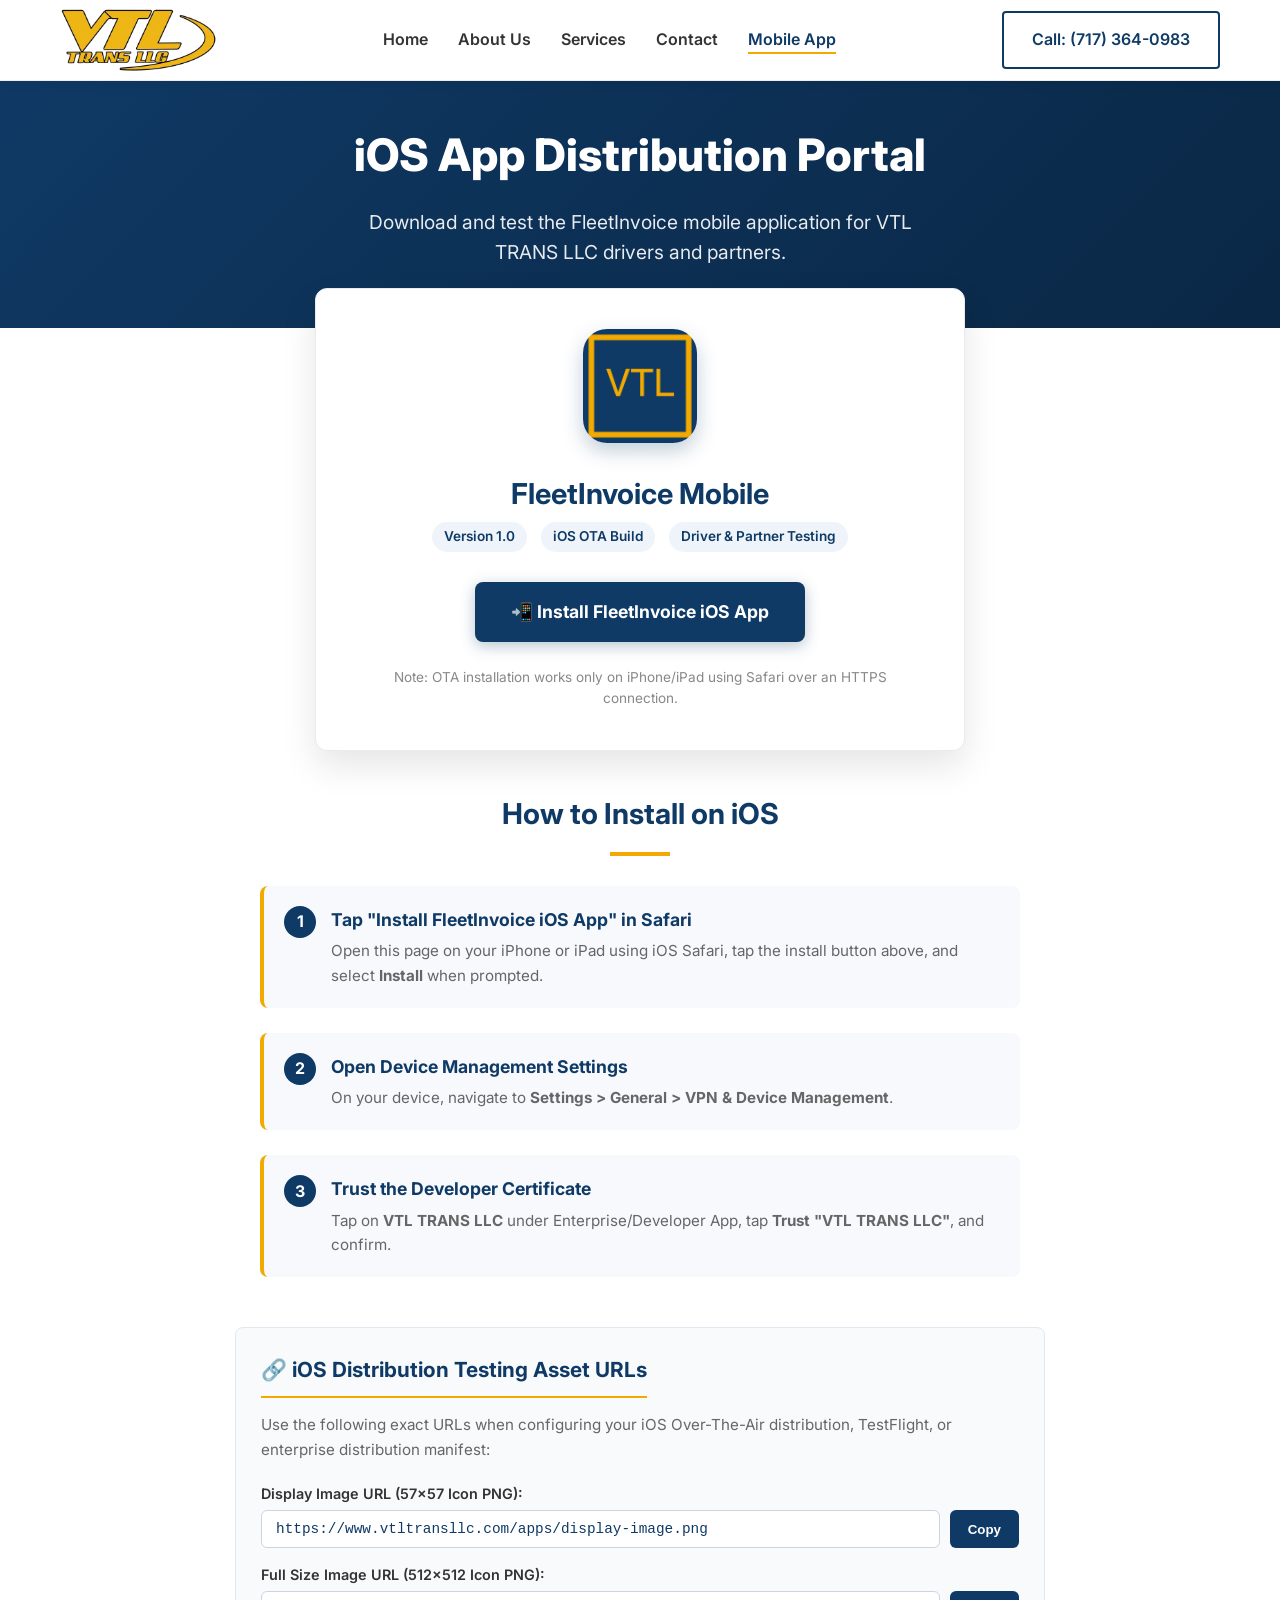
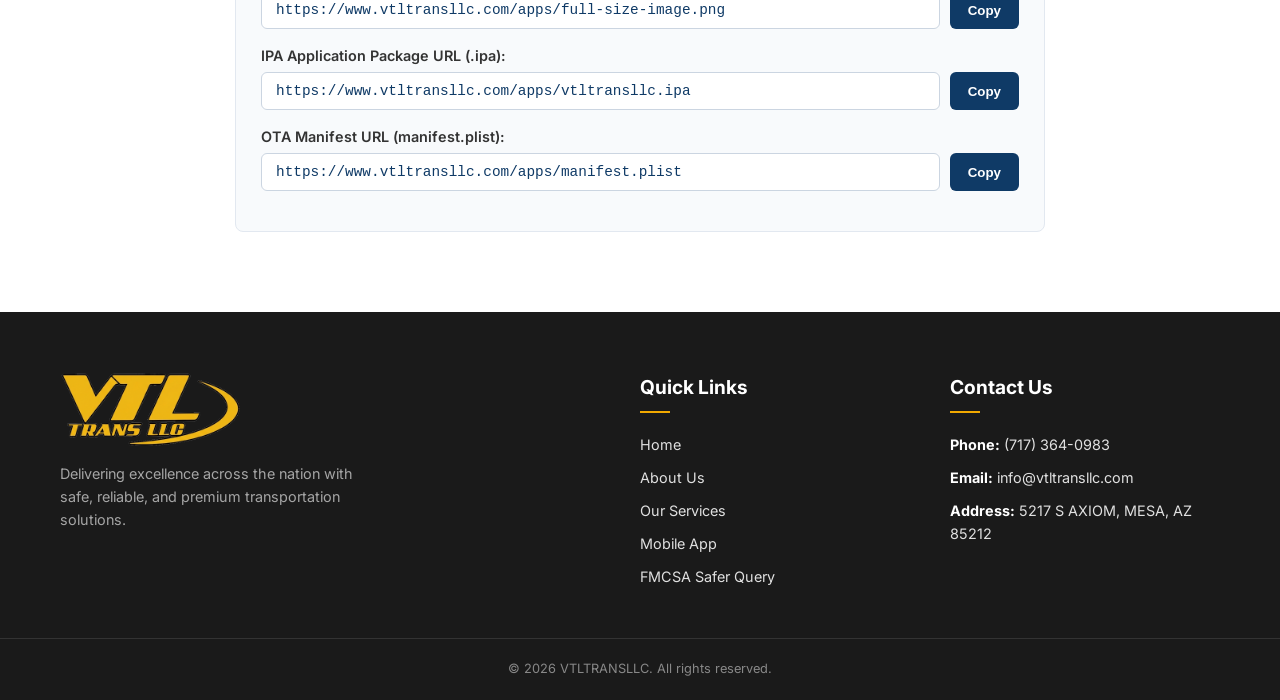
==== apps/index.html @ 7248b226 "Add index.html download portal page to /apps/ folder" ====
<!DOCTYPE html>
<html lang="en">
<head>
    <meta charset="UTF-8">
    <meta name="viewport" content="width=device-width, initial-scale=1.0">
    <title>FleetInvoice iOS App - VTL TRANS LLC</title>
    <meta name="description" content="Download and test the FleetInvoice iOS mobile application for VTL TRANS LLC drivers and partners.">
    <!-- Google Fonts -->
    <link rel="preconnect" href="https://fonts.googleapis.com">
    <link rel="preconnect" href="https://fonts.gstatic.com" crossorigin>
    <link href="https://fonts.googleapis.com/css2?family=Inter:wght@300;400;500;600;700;800&display=swap" rel="stylesheet">
    <link rel="stylesheet" href="../style.css">
    <style>
        .apps-hero {
            padding: 120px 0 60px;
            background: linear-gradient(135deg, var(--primary-color) 0%, #0a2745 100%);
            color: var(--white);
            text-align: center;
        }
        .apps-hero h1 {
            font-size: 2.8rem;
            font-weight: 800;
            margin-bottom: 15px;
        }
        .apps-hero p {
            font-size: 1.2rem;
            opacity: 0.9;
            max-width: 600px;
            margin: 0 auto;
        }
        .app-card {
            background: var(--white);
            max-width: 650px;
            margin: -40px auto 40px;
            border-radius: 12px;
            box-shadow: 0 15px 35px rgba(0,0,0,0.1);
            padding: 40px;
            text-align: center;
            border: 1px solid #eaeaea;
        }
        .app-icon-display {
            width: 114px;
            height: 114px;
            border-radius: 24px;
            box-shadow: 0 8px 20px rgba(15, 58, 102, 0.25);
            margin-bottom: 20px;
        }
        .app-title {
            font-size: 1.8rem;
            font-weight: 700;
            color: var(--primary-color);
            margin-bottom: 5px;
        }
        .app-meta {
            color: var(--text-light);
            font-size: 0.95rem;
            margin-bottom: 30px;
        }
        .app-meta span {
            display: inline-block;
            background: #eef4f9;
            color: var(--primary-color);
            padding: 4px 12px;
            border-radius: 20px;
            font-weight: 600;
            font-size: 0.85rem;
            margin: 0 5px;
        }
        .install-btn {
            display: inline-block;
            background-color: var(--primary-color);
            color: var(--white);
            padding: 16px 36px;
            font-size: 1.1rem;
            font-weight: 700;
            border-radius: 8px;
            text-decoration: none;
            transition: all 0.3s ease;
            box-shadow: 0 4px 15px rgba(15, 58, 102, 0.3);
            margin-bottom: 15px;
        }
        .install-btn:hover {
            background-color: #0a2745;
            transform: translateY(-2px);
            box-shadow: 0 6px 20px rgba(15, 58, 102, 0.4);
            color: var(--white);
        }
        .guide-section {
            max-width: 800px;
            margin: 40px auto;
            padding: 0 20px;
        }
        .guide-step {
            display: flex;
            align-items: flex-start;
            margin-bottom: 25px;
            background: var(--bg-light);
            padding: 20px;
            border-radius: 8px;
            border-left: 4px solid var(--secondary-color);
        }
        .step-number {
            background: var(--primary-color);
            color: var(--white);
            width: 32px;
            height: 32px;
            border-radius: 50%;
            display: flex;
            align-items: center;
            justify-content: center;
            font-weight: 700;
            margin-right: 15px;
            flex-shrink: 0;
        }
        .step-text h4 {
            font-size: 1.1rem;
            color: var(--primary-color);
            margin-bottom: 5px;
        }
        .step-text p {
            color: var(--text-light);
            font-size: 0.95rem;
            margin: 0;
        }
        .asset-table-container {
            max-width: 850px;
            margin: 50px auto 80px;
            padding: 0 20px;
        }
        .asset-box {
            background: #f8fafc;
            border: 1px solid #e2e8f0;
            border-radius: 8px;
            padding: 25px;
        }
        .asset-box h3 {
            color: var(--primary-color);
            margin-bottom: 15px;
            font-size: 1.3rem;
            border-bottom: 2px solid var(--secondary-color);
            padding-bottom: 10px;
            display: inline-block;
        }
        .url-item {
            margin-bottom: 15px;
        }
        .url-item label {
            display: block;
            font-weight: 600;
            color: var(--text-main);
            margin-bottom: 5px;
            font-size: 0.9rem;
        }
        .url-input-group {
            display: flex;
            gap: 10px;
        }
        .url-input-group input {
            flex: 1;
            padding: 10px 14px;
            border: 1px solid #cbd5e1;
            border-radius: 6px;
            font-family: monospace;
            font-size: 0.9rem;
            background: var(--white);
            color: var(--primary-color);
        }
        .copy-btn {
            background: var(--primary-color);
            color: var(--white);
            border: none;
            padding: 10px 18px;
            border-radius: 6px;
            font-weight: 600;
            cursor: pointer;
            transition: all 0.2s;
        }
        .copy-btn:hover {
            background: var(--secondary-color);
            color: var(--primary-color);
        }
    </style>
</head>
<body>
    <!-- Header / Navigation -->
    <header class="header scrolled" id="header">
        <div class="container header-container">
            <a href="../" class="logo"><img src="../logo.png" alt="VTL TRANS LLC" class="header-logo"></a>
            
            <nav class="nav" id="nav-menu">
                <ul class="nav-list">
                    <li class="nav-item"><a href="../" class="nav-link">Home</a></li>
                    <li class="nav-item"><a href="../#about" class="nav-link">About Us</a></li>
                    <li class="nav-item"><a href="../#services" class="nav-link">Services</a></li>
                    <li class="nav-item"><a href="../#contact" class="nav-link">Contact</a></li>
                    <li class="nav-item"><a href="#" class="nav-link active">Mobile App</a></li>
                </ul>
            </nav>
            
            <div class="header-actions">
                <a href="tel:7173640983" class="btn btn-outline">Call: (717) 364-0983</a>
            </div>
        </div>
    </header>

    <!-- Hero Section -->
    <section class="apps-hero">
        <div class="container">
            <h1>iOS App Distribution Portal</h1>
            <p>Download and test the FleetInvoice mobile application for VTL TRANS LLC drivers and partners.</p>
        </div>
    </section>

    <!-- App Download Card -->
    <div class="container">
        <div class="app-card">
            <img src="full-size-image.png" alt="VTL TRANS LLC iOS Icon" class="app-icon-display">
            <h2 class="app-title">FleetInvoice Mobile</h2>
            <div class="app-meta">
                <span>Version 1.0</span>
                <span>iOS OTA Build</span>
                <span>Driver & Partner Testing</span>
            </div>
            
            <div>
                <!-- Over-The-Air Installation Link -->
                <a href="itms-services://?action=download-manifest&url=https://www.vtltransllc.com/apps/manifest.plist" class="install-btn">
                    📲 Install FleetInvoice iOS App
                </a>
            </div>
            <p style="font-size: 0.85rem; color: #888; margin-top: 10px;">
                Note: OTA installation works only on iPhone/iPad using Safari over an HTTPS connection.
            </p>
        </div>
    </div>

    <!-- Installation & Trust Guide -->
    <div class="guide-section">
        <h2 class="section-title text-center" style="font-size: 1.8rem;">How to Install on iOS</h2>
        <div class="divider center"></div>
        
        <div class="guide-step">
            <div class="step-number">1</div>
            <div class="step-text">
                <h4>Tap "Install FleetInvoice iOS App" in Safari</h4>
                <p>Open this page on your iPhone or iPad using iOS Safari, tap the install button above, and select <strong>Install</strong> when prompted.</p>
            </div>
        </div>
        
        <div class="guide-step">
            <div class="step-number">2</div>
            <div class="step-text">
                <h4>Open Device Management Settings</h4>
                <p>On your device, navigate to <strong>Settings &gt; General &gt; VPN &amp; Device Management</strong>.</p>
            </div>
        </div>
        
        <div class="guide-step">
            <div class="step-number">3</div>
            <div class="step-text">
                <h4>Trust the Developer Certificate</h4>
                <p>Tap on <strong>VTL TRANS LLC</strong> under Enterprise/Developer App, tap <strong>Trust "VTL TRANS LLC"</strong>, and confirm.</p>
            </div>
        </div>
    </div>

    <!-- iOS Distribution URLs Reference Box -->
    <div class="asset-table-container">
        <div class="asset-box">
            <h3>🔗 iOS Distribution Testing Asset URLs</h3>
            <p style="font-size: 0.95rem; color: var(--text-light); margin-bottom: 20px;">
                Use the following exact URLs when configuring your iOS Over-The-Air distribution, TestFlight, or enterprise distribution manifest:
            </p>
            
            <!-- 1. Display Image URL -->
            <div class="url-item">
                <label>Display Image URL (57x57 Icon PNG):</label>
                <div class="url-input-group">
                    <input type="text" readonly value="https://www.vtltransllc.com/apps/display-image.png" id="url-display">
                    <button class="copy-btn" onclick="copyUrl('url-display', this)">Copy</button>
                </div>
            </div>
            
            <!-- 2. Full Size Image URL -->
            <div class="url-item">
                <label>Full Size Image URL (512x512 Icon PNG):</label>
                <div class="url-input-group">
                    <input type="text" readonly value="https://www.vtltransllc.com/apps/full-size-image.png" id="url-full">
                    <button class="copy-btn" onclick="copyUrl('url-full', this)">Copy</button>
                </div>
            </div>
            
            <!-- 3. IPA Software Package URL -->
            <div class="url-item">
                <label>IPA Application Package URL (.ipa):</label>
                <div class="url-input-group">
                    <input type="text" readonly value="https://www.vtltransllc.com/apps/vtltransllc.ipa" id="url-ipa">
                    <button class="copy-btn" onclick="copyUrl('url-ipa', this)">Copy</button>
                </div>
            </div>

            <!-- 4. Manifest PLIST URL -->
            <div class="url-item">
                <label>OTA Manifest URL (manifest.plist):</label>
                <div class="url-input-group">
                    <input type="text" readonly value="https://www.vtltransllc.com/apps/manifest.plist" id="url-plist">
                    <button class="copy-btn" onclick="copyUrl('url-plist', this)">Copy</button>
                </div>
            </div>
        </div>
    </div>

    <!-- Footer -->
    <footer id="contact" class="footer">
        <div class="container footer-grid">
            <div class="footer-col brand-col">
                <a href="../" class="logo footer-logo-link"><img src="../logo.png" alt="VTL TRANS LLC" class="footer-logo"></a>
                <p class="footer-desc">Delivering excellence across the nation with safe, reliable, and premium transportation solutions.</p>
            </div>
            <div class="footer-col">
                <h4>Quick Links</h4>
                <ul class="footer-links">
                    <li><a href="../">Home</a></li>
                    <li><a href="../#about">About Us</a></li>
                    <li><a href="../#services">Our Services</a></li>
                    <li><a href="#">Mobile App</a></li>
                    <li><a href="https://safer.fmcsa.dot.gov/query.asp" target="_blank">FMCSA Safer Query</a></li>
                </ul>
            </div>
            <div class="footer-col">
                <h4>Contact Us</h4>
                <ul class="footer-contact">
                    <li><strong>Phone:</strong> <a href="tel:7173640983">(717) 364-0983</a></li>
                    <li><strong>Email:</strong> <a href="mailto:info@vtltransllc.com">info@vtltransllc.com</a></li>
                    <li><strong>Address:</strong> 5217 S AXIOM, MESA, AZ 85212</li>
                </ul>
            </div>
        </div>
        <div class="footer-bottom">
            <div class="container">
                <p>&copy; 2026 VTLTRANSLLC. All rights reserved.</p>
            </div>
        </div>
    </footer>

    <script>
        function copyUrl(inputId, btn) {
            const input = document.getElementById(inputId);
            input.select();
            input.setSelectionRange(0, 99999); // For mobile devices
            navigator.clipboard.writeText(input.value);
            const originalText = btn.textContent;
            btn.textContent = 'Copied!';
            btn.style.background = '#22c55e';
            setTimeout(() => {
                btn.textContent = originalText;
                btn.style.background = '';
            }, 2000);
        }
    </script>
</body>
</html>
---- style.css ----
/* =========================================
   CSS Reset & Base Styles
   ========================================= */
:root {
    --primary-color: #0F3A66; /* Deep Blue */
    --primary-hover: #0a2745;
    --secondary-color: #F2A900; /* Amber/Gold Accent */
    --secondary-hover: #d99700;
    --text-main: #333333;
    --text-light: #666666;
    --bg-light: #F7F9FC;
    --white: #FFFFFF;
    --font-family: 'Inter', sans-serif;
    --transition-fast: 0.2s ease;
    --transition-normal: 0.3s ease;
}

* {
    margin: 0;
    padding: 0;
    box-sizing: border-box;
}

html {
    scroll-behavior: smooth;
}

body {
    font-family: var(--font-family);
    color: var(--text-main);
    line-height: 1.6;
    background-color: var(--white);
    overflow-x: hidden;
}

a {
    text-decoration: none;
    color: inherit;
    transition: color var(--transition-fast);
}

ul {
    list-style: none;
}

.container {
    width: 100%;
    max-width: 1200px;
    margin: 0 auto;
    padding: 0 20px;
}

.section {
    padding: 80px 0;
}

.bg-light {
    background-color: var(--bg-light);
}

.text-center {
    text-align: center;
}

.section-title {
    font-size: 2.5rem;
    font-weight: 700;
    color: var(--primary-color);
    margin-bottom: 15px;
}

.divider {
    height: 4px;
    width: 60px;
    background-color: var(--secondary-color);
    margin-bottom: 30px;
}

.divider.center {
    margin: 0 auto 30px;
}

/* =========================================
   Buttons
   ========================================= */
.btn {
    display: inline-block;
    padding: 14px 28px;
    font-size: 1rem;
    font-weight: 600;
    border-radius: 4px;
    cursor: pointer;
    text-align: center;
    transition: all var(--transition-normal);
    border: 2px solid transparent;
}

.btn-sm {
    padding: 10px 20px;
    font-size: 0.9rem;
}

.btn-primary {
    background-color: var(--primary-color);
    color: var(--white);
}

.btn-primary:hover {
    background-color: var(--primary-hover);
    transform: translateY(-2px);
    box-shadow: 0 4px 12px rgba(15, 58, 102, 0.2);
}

.btn-secondary {
    background-color: var(--secondary-color);
    color: var(--primary-color);
}

.btn-secondary:hover {
    background-color: var(--secondary-hover);
    transform: translateY(-2px);
    box-shadow: 0 4px 12px rgba(242, 169, 0, 0.3);
}

.btn-outline {
    background-color: transparent;
    border-color: var(--primary-color);
    color: var(--primary-color);
}

.btn-outline:hover {
    background-color: var(--primary-color);
    color: var(--white);
}

/* =========================================
   Header & Navigation
   ========================================= */
.header {
    position: fixed;
    top: 0;
    left: 0;
    width: 100%;
    background-color: rgba(255, 255, 255, 0.95);
    backdrop-filter: blur(10px);
    z-index: 1000;
    border-bottom: 1px solid #eee;
    transition: background-color var(--transition-normal), box-shadow var(--transition-normal);
}

.header.scrolled {
    box-shadow: 0 2px 10px rgba(0, 0, 0, 0.05);
    background-color: rgba(255, 255, 255, 1);
}

.header-container {
    display: flex;
    align-items: center;
    justify-content: space-between;
    height: 80px;
}

.logo {
    display: flex;
    align-items: center;
}

.header-logo {
    max-height: 65px;
    width: auto;
}

.footer-logo {
    max-height: 75px;
    width: auto;
    margin-bottom: 15px;
}

.nav-list {
    display: flex;
    gap: 30px;
    align-items: center;
}

.nav-link {
    font-weight: 600;
    color: var(--text-main);
    padding: 10px 0;
    position: relative;
}

.nav-link:hover, .nav-link.active {
    color: var(--primary-color);
}

.nav-link::after {
    content: '';
    position: absolute;
    bottom: 5px;
    left: 0;
    width: 0%;
    height: 2px;
    background-color: var(--secondary-color);
    transition: width var(--transition-normal);
}

.nav-link:hover::after, .nav-link.active::after {
    width: 100%;
}

/* Dropdown */
.dropdown {
    position: relative;
}

.dropdown-menu {
    position: absolute;
    top: 100%;
    left: 0;
    background-color: var(--white);
    min-width: 220px;
    box-shadow: 0 4px 15px rgba(0,0,0,0.1);
    border-radius: 4px;
    opacity: 0;
    visibility: hidden;
    transform: translateY(10px);
    transition: all var(--transition-normal);
    z-index: 100;
    padding: 10px 0;
}

.dropdown:hover .dropdown-menu {
    opacity: 1;
    visibility: visible;
    transform: translateY(0);
}

.dropdown-menu li a {
    display: block;
    padding: 10px 20px;
    font-weight: 500;
    color: var(--text-main);
    transition: background-color var(--transition-fast);
}

.dropdown-menu li a:hover {
    background-color: var(--bg-light);
    color: var(--primary-color);
}

.header-actions {
    display: flex;
    align-items: center;
    gap: 20px;
}

.menu-toggle {
    display: none;
    flex-direction: column;
    gap: 5px;
    background: none;
    border: none;
    cursor: pointer;
}

.menu-toggle span {
    display: block;
    width: 25px;
    height: 3px;
    background-color: var(--primary-color);
    transition: all var(--transition-fast);
}

/* =========================================
   Hero Section
   ========================================= */
.hero {
    position: relative;
    height: 100vh;
    min-height: 600px;
    display: flex;
    align-items: center;
    padding-top: 80px; /* Offset for header */
}

.hero-bg {
    position: absolute;
    top: 0;
    left: 0;
    width: 100%;
    height: 100%;
    /* Gradient overlay + truck background */
    background: linear-gradient(135deg, rgba(15, 58, 102, 0.75) 0%, rgba(15, 58, 102, 0.35) 100%), 
                url('assets/hero-bg.png') no-repeat center center/cover;
    z-index: -1;
}

.hero-content {
    max-width: 800px;
    color: var(--white);
    animation: fadeIn 1s ease forwards;
}

@keyframes fadeIn {
    from { opacity: 0; transform: translateY(20px); }
    to { opacity: 1; transform: translateY(0); }
}

.hero-title {
    font-size: 4rem;
    font-weight: 800;
    line-height: 1.1;
    margin-bottom: 20px;
}

.hero-subtitle {
    font-size: 1.2rem;
    font-weight: 300;
    margin-bottom: 40px;
    opacity: 0.9;
}

.hero-buttons {
    display: flex;
    gap: 15px;
}

/* =========================================
   About Section
   ========================================= */
.about-container {
    display: flex;
    flex-direction: column;
    align-items: center;
    text-align: center;
    max-width: 800px;
}

.about-text p {
    font-size: 1.1rem;
    color: var(--text-light);
}

/* =========================================
   Services Section
   ========================================= */
/* =========================================
   Service Showcase Styling
   ========================================= */
.service-showcase {
    display: flex;
    align-items: center;
    gap: 60px;
    margin-top: 50px;
}

.service-showcase.reverse {
    flex-direction: row-reverse;
}

.showcase-image {
    flex: 1;
    min-width: 300px;
}

.showcase-image img {
    width: 100%;
    height: auto;
    object-fit: cover;
    border-radius: 12px;
    box-shadow: 0 15px 35px rgba(0, 0, 0, 0.08);
    transition: transform var(--transition-normal);
}

.showcase-image img:hover {
    transform: scale(1.02);
}

.showcase-content {
    flex: 1.2;
    display: flex;
    flex-direction: column;
    align-items: flex-start;
}

.showcase-badge {
    background-color: rgba(242, 169, 0, 0.1);
    color: var(--secondary-color);
    padding: 6px 16px;
    font-size: 0.85rem;
    font-weight: 700;
    border-radius: 30px;
    text-transform: uppercase;
    letter-spacing: 1px;
    margin-bottom: 20px;
    display: inline-block;
}

.showcase-title {
    font-size: 2.2rem;
    color: var(--primary-color);
    font-weight: 700;
    margin-bottom: 20px;
    line-height: 1.2;
}

.showcase-lead {
    font-size: 1.2rem;
    color: var(--text-main);
    font-weight: 600;
    margin-bottom: 15px;
    line-height: 1.5;
}

.showcase-desc {
    font-size: 1.05rem;
    color: var(--text-light);
    margin-bottom: 30px;
    line-height: 1.6;
}

.showcase-features {
    list-style: none;
    padding: 0;
    margin: 0 0 35px 0;
    display: flex;
    flex-direction: column;
    gap: 20px;
}

.showcase-features li {
    display: flex;
    align-items: flex-start;
    gap: 15px;
}

.feature-icon {
    font-size: 1.5rem;
    background-color: var(--bg-light);
    width: 45px;
    height: 45px;
    border-radius: 50px;
    display: flex;
    align-items: center;
    justify-content: center;
    flex-shrink: 0;
    box-shadow: 0 4px 10px rgba(0,0,0,0.03);
}

.showcase-features strong {
    font-size: 1.1rem;
    color: var(--primary-color);
    display: block;
    margin-bottom: 4px;
}

.showcase-features p {
    font-size: 0.95rem;
    color: var(--text-light);
    margin: 0;
}

.showcase-divider {
    height: 1px;
    background-color: #e5e9f2;
    margin: 80px 0;
    width: 100%;
}

/* Stats Grid in Showcase */
.stats-grid {
    display: grid;
    grid-template-columns: repeat(3, 1fr);
    gap: 20px;
    width: 100%;
    margin-bottom: 35px;
}

.stat-card {
    background-color: var(--white);
    padding: 20px;
    border-radius: 8px;
    text-align: center;
    box-shadow: 0 4px 15px rgba(0,0,0,0.03);
    border-top: 3px solid var(--secondary-color);
}

.stat-number {
    display: block;
    font-size: 2rem;
    font-weight: 700;
    color: var(--primary-color);
    margin-bottom: 5px;
}

.stat-label {
    font-size: 0.85rem;
    color: var(--text-light);
    text-transform: uppercase;
    letter-spacing: 0.5px;
    font-weight: 600;
}

/* Media Queries for Showcase */
@media (max-width: 992px) {
    .service-showcase, .service-showcase.reverse {
        flex-direction: column;
        gap: 40px;
    }
    
    .showcase-image, .showcase-content {
        width: 100%;
    }
    
    .showcase-title {
        font-size: 1.8rem;
    }
}

@media (max-width: 576px) {
    .stats-grid {
        grid-template-columns: 1fr;
        gap: 15px;
    }
}

/* =========================================
   CTA Section
   ========================================= */
.cta {
    background-color: var(--primary-color);
    color: var(--white);
    text-align: center;
}

.cta-container {
    max-width: 700px;
}

.cta-title {
    font-size: 2.5rem;
    margin-bottom: 15px;
}

.cta-text {
    font-size: 1.1rem;
    margin-bottom: 30px;
    opacity: 0.9;
}

/* =========================================
   Footer
   ========================================= */
.footer {
    background-color: #1a1a1a;
    color: #e0e0e0;
    padding-top: 60px;
}

.footer-grid {
    display: grid;
    grid-template-columns: 2fr 1fr 1fr;
    gap: 40px;
    margin-bottom: 40px;
}

.footer-logo {
    display: inline-block;
    color: var(--white);
    margin-bottom: 15px;
}

.footer-desc {
    font-size: 0.9rem;
    opacity: 0.7;
    max-width: 300px;
}

.footer-col h4 {
    color: var(--white);
    font-size: 1.2rem;
    margin-bottom: 20px;
    position: relative;
    padding-bottom: 10px;
}

.footer-col h4::after {
    content: '';
    position: absolute;
    left: 0;
    bottom: 0;
    height: 2px;
    width: 30px;
    background-color: var(--secondary-color);
}

.footer-links li, .footer-contact li {
    margin-bottom: 10px;
    font-size: 0.9rem;
}

.footer-links a:hover, .footer-contact a:hover {
    color: var(--secondary-color);
}

.footer-contact strong {
    color: var(--white);
}

.footer-bottom {
    border-top: 1px solid #333;
    padding: 20px 0;
    text-align: center;
    font-size: 0.8rem;
    color: #888;
}

/* =========================================
   Responsive Design
   ========================================= */
@media (max-width: 992px) {
    .hero-title {
        font-size: 3rem;
    }
    .footer-grid {
        grid-template-columns: 1fr 1fr;
    }
}

@media (max-width: 768px) {
    .menu-toggle {
        display: flex;
    }
    
    .nav {
        position: fixed;
        top: 80px;
        left: -100%;
        width: 100%;
        height: calc(100vh - 80px);
        background-color: var(--white);
        flex-direction: column;
        transition: left var(--transition-normal);
        overflow-y: auto;
    }
    
    .nav.open {
        left: 0;
    }
    
    .nav-list {
        flex-direction: column;
        padding: 40px 20px;
        gap: 20px;
    }
    
    .dropdown-menu {
        position: static;
        opacity: 1;
        visibility: visible;
        transform: none;
        box-shadow: none;
        background-color: var(--bg-light);
        margin-top: 10px;
        display: none;
    }
    
    .dropdown:hover .dropdown-menu,
    .dropdown.active .dropdown-menu {
        display: block;
    }

    .header-actions .btn {
        display: none; /* Hide top phone number on very small screens if desired */
    }

    .hero-title {
        font-size: 2.5rem;
    }
    
    .hero-buttons {
        flex-direction: column;
    }
    
    .footer-grid {
        grid-template-columns: 1fr;
    }
}

/* =========================================
   Forms & Inputs Styling
   ========================================= */
.form-container {
    max-width: 800px;
    margin: 0 auto;
}

.section-subtitle {
    margin-bottom: 30px;
    color: var(--text-light);
    font-size: 1.1rem;
}

.contact-form {
    background-color: var(--white);
    padding: 40px;
    border-radius: 12px;
    box-shadow: 0 10px 30px rgba(0, 0, 0, 0.05);
}

.bg-light .contact-form {
    box-shadow: 0 10px 30px rgba(0, 0, 0, 0.02);
}

.form-grid {
    display: grid;
    grid-template-columns: 1fr 1fr;
    gap: 20px;
    margin-bottom: 20px;
}

@media (max-width: 768px) {
    .form-grid {
        grid-template-columns: 1fr;
    }
}

.form-group {
    display: flex;
    flex-direction: column;
}

.form-group.full-width {
    margin-bottom: 30px;
}

.form-group label {
    font-size: 0.85rem;
    font-weight: 600;
    margin-bottom: 8px;
    color: var(--primary);
    text-transform: uppercase;
    letter-spacing: 0.5px;
}

.form-group input,
.form-group select,
.form-group textarea {
    padding: 12px 16px;
    border: 1px solid #ddd;
    border-radius: 8px;
    font-family: inherit;
    font-size: 1rem;
    color: var(--text-dark);
    background-color: #fafafa;
    transition: all var(--transition-normal);
}

.form-group input:focus,
.form-group select:focus,
.form-group textarea:focus {
    outline: none;
    border-color: var(--primary);
    background-color: var(--white);
    box-shadow: 0 0 0 3px rgba(15, 58, 102, 0.1);
}

.form-group textarea {
    resize: vertical;
}

.form-success-msg {
    background-color: #d4edda;
    color: #155724;
    padding: 25px;
    border-radius: 8px;
    border: 1px solid #c3e6cb;
    margin-top: 25px;
    text-align: center;
    box-shadow: 0 4px 15px rgba(0, 0, 0, 0.02);
}

.form-success-msg h3 {
    margin-bottom: 8px;
    font-size: 1.4rem;
}
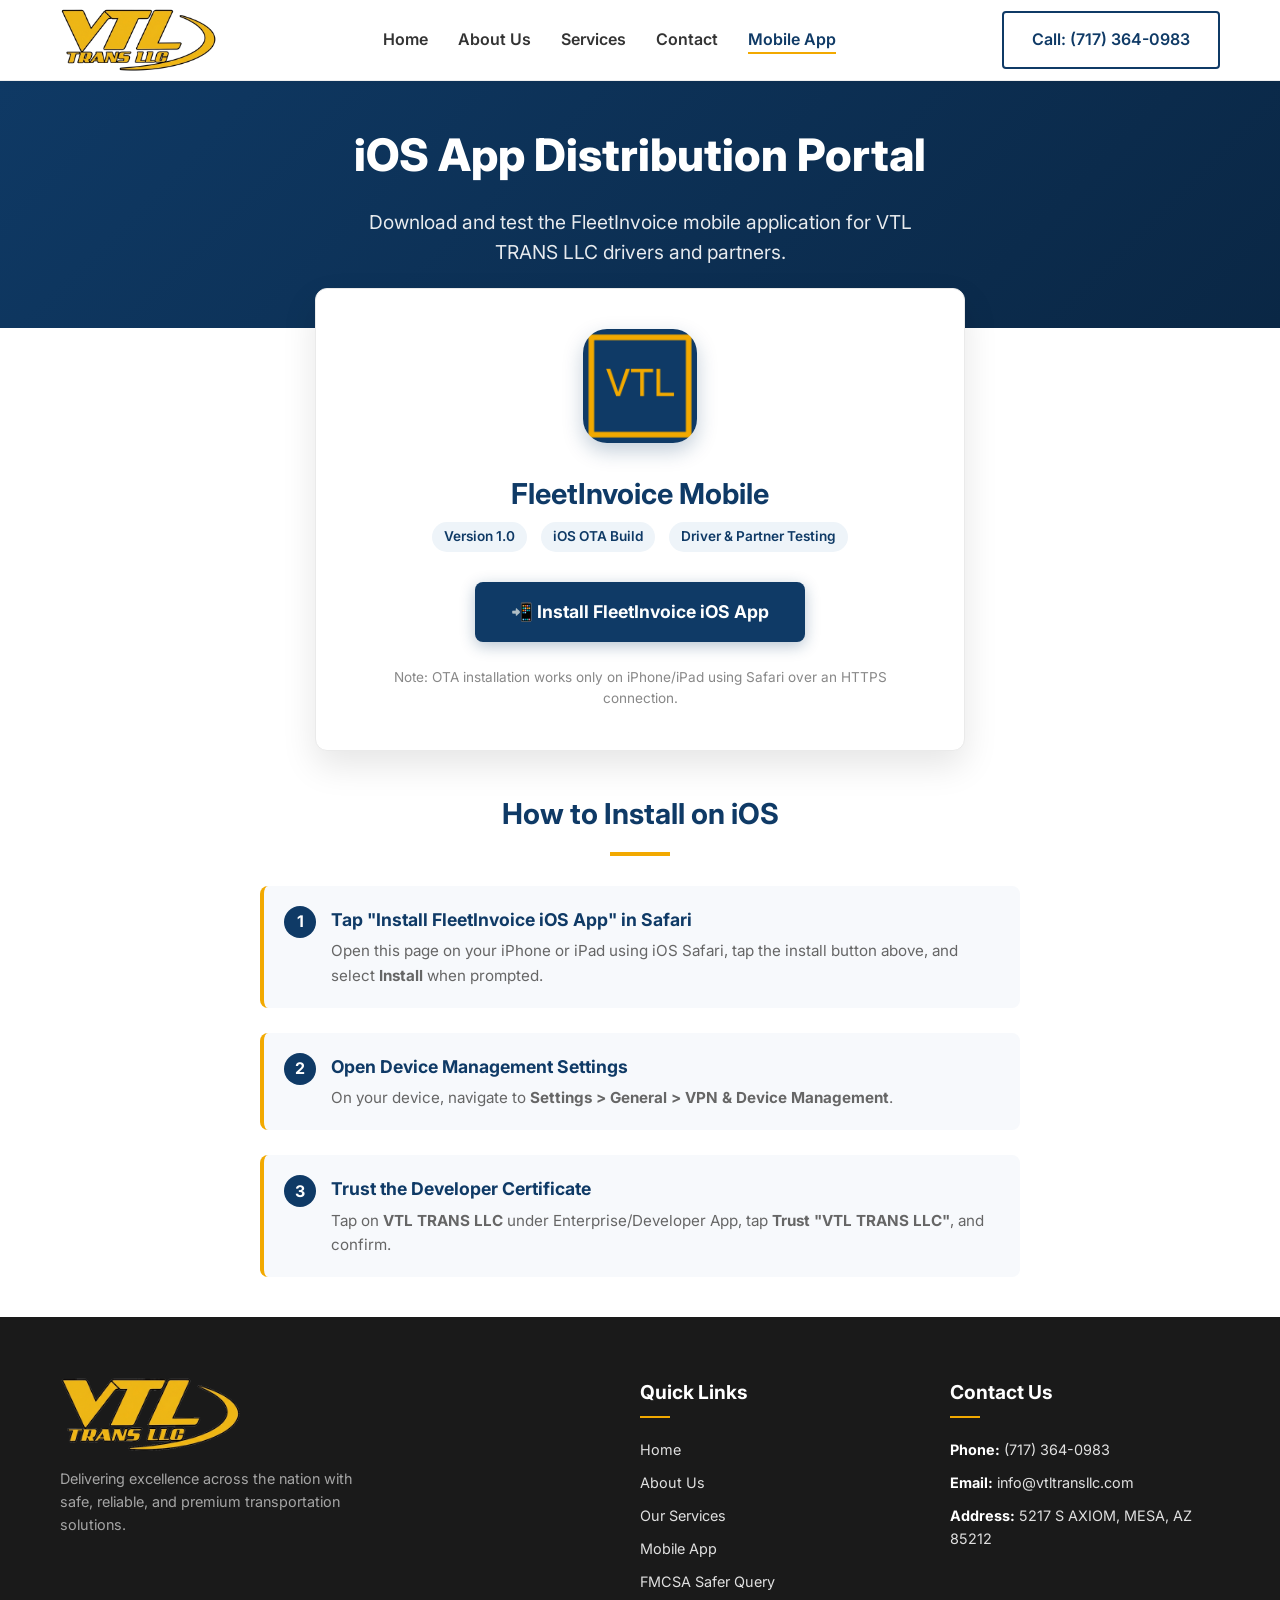
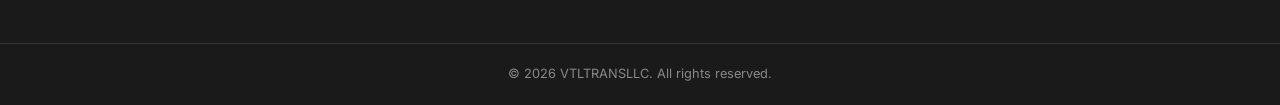
==== commit fc243279: "Add index.html download portal page to /apps/ folder" ====
--- a/apps/index.html
+++ b/apps/index.html
@@ -264,52 +264,6 @@
         </div>
     </div>
 
-    <!-- iOS Distribution URLs Reference Box -->
-    <div class="asset-table-container">
-        <div class="asset-box">
-            <h3>🔗 iOS Distribution Testing Asset URLs</h3>
-            <p style="font-size: 0.95rem; color: var(--text-light); margin-bottom: 20px;">
-                Use the following exact URLs when configuring your iOS Over-The-Air distribution, TestFlight, or enterprise distribution manifest:
-            </p>
-            
-            <!-- 1. Display Image URL -->
-            <div class="url-item">
-                <label>Display Image URL (57x57 Icon PNG):</label>
-                <div class="url-input-group">
-                    <input type="text" readonly value="https://www.vtltransllc.com/apps/display-image.png" id="url-display">
-                    <button class="copy-btn" onclick="copyUrl('url-display', this)">Copy</button>
-                </div>
-            </div>
-            
-            <!-- 2. Full Size Image URL -->
-            <div class="url-item">
-                <label>Full Size Image URL (512x512 Icon PNG):</label>
-                <div class="url-input-group">
-                    <input type="text" readonly value="https://www.vtltransllc.com/apps/full-size-image.png" id="url-full">
-                    <button class="copy-btn" onclick="copyUrl('url-full', this)">Copy</button>
-                </div>
-            </div>
-            
-            <!-- 3. IPA Software Package URL -->
-            <div class="url-item">
-                <label>IPA Application Package URL (.ipa):</label>
-                <div class="url-input-group">
-                    <input type="text" readonly value="https://www.vtltransllc.com/apps/vtltransllc.ipa" id="url-ipa">
-                    <button class="copy-btn" onclick="copyUrl('url-ipa', this)">Copy</button>
-                </div>
-            </div>
-
-            <!-- 4. Manifest PLIST URL -->
-            <div class="url-item">
-                <label>OTA Manifest URL (manifest.plist):</label>
-                <div class="url-input-group">
-                    <input type="text" readonly value="https://www.vtltransllc.com/apps/manifest.plist" id="url-plist">
-                    <button class="copy-btn" onclick="copyUrl('url-plist', this)">Copy</button>
-                </div>
-            </div>
-        </div>
-    </div>
-
     <!-- Footer -->
     <footer id="contact" class="footer">
         <div class="container footer-grid">
@@ -341,22 +295,5 @@
                 <p>&copy; 2026 VTLTRANSLLC. All rights reserved.</p>
             </div>
         </div>
-    </footer>
-
-    <script>
-        function copyUrl(inputId, btn) {
-            const input = document.getElementById(inputId);
-            input.select();
-            input.setSelectionRange(0, 99999); // For mobile devices
-            navigator.clipboard.writeText(input.value);
-            const originalText = btn.textContent;
-            btn.textContent = 'Copied!';
-            btn.style.background = '#22c55e';
-            setTimeout(() => {
-                btn.textContent = originalText;
-                btn.style.background = '';
-            }, 2000);
-        }
-    </script>
 </body>
 </html>
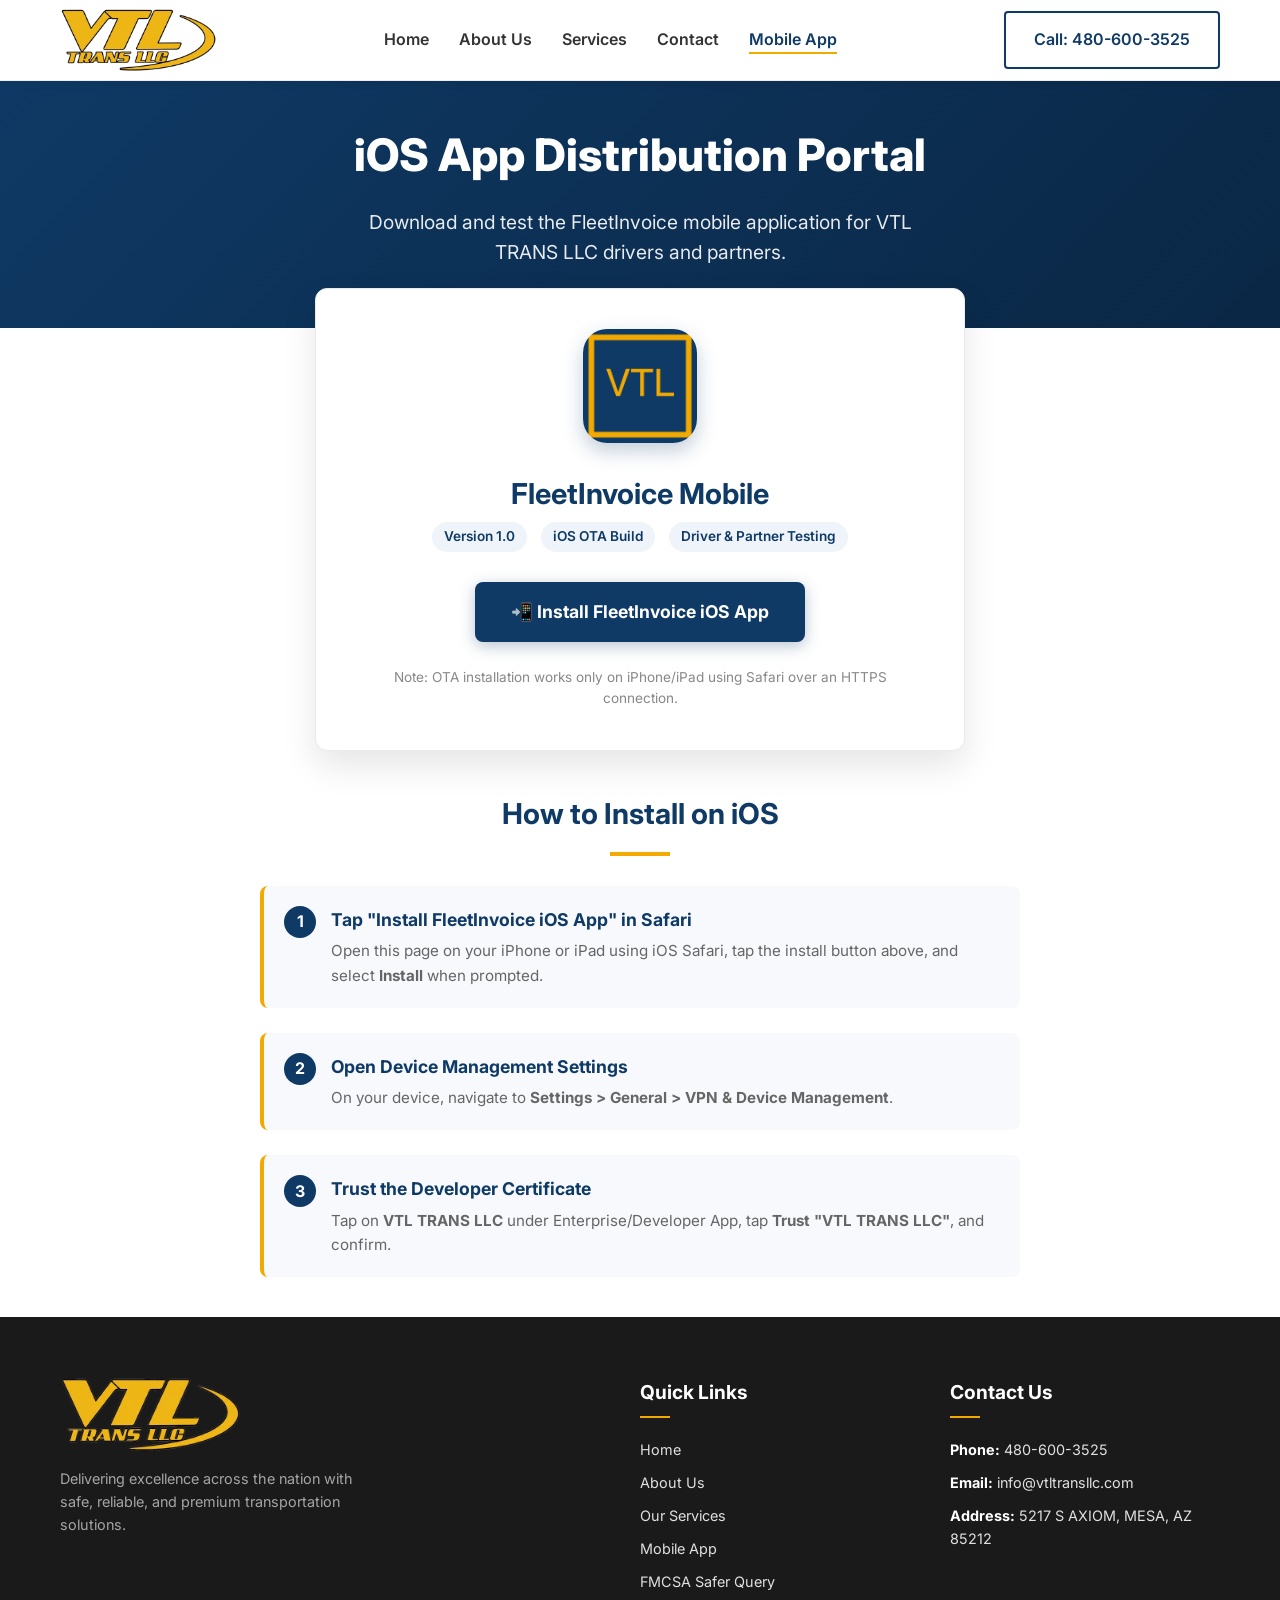
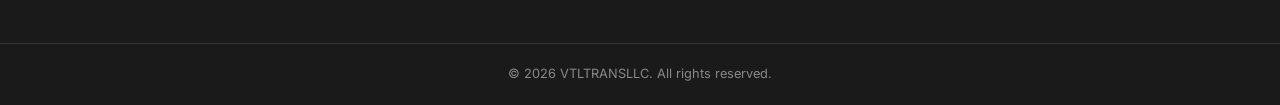
==== commit 1e7cdbc1: "Update phone number to 480-600-3525 and remove technical asset URLs from /apps/" ====
--- a/apps/index.html
+++ b/apps/index.html
@@ -198,7 +198,7 @@
             </nav>
             
             <div class="header-actions">
-                <a href="tel:7173640983" class="btn btn-outline">Call: (717) 364-0983</a>
+                <a href="tel:4806003525" class="btn btn-outline">Call: 480-600-3525</a>
             </div>
         </div>
     </header>
@@ -284,7 +284,7 @@
             <div class="footer-col">
                 <h4>Contact Us</h4>
                 <ul class="footer-contact">
-                    <li><strong>Phone:</strong> <a href="tel:7173640983">(717) 364-0983</a></li>
+                    <li><strong>Phone:</strong> <a href="tel:4806003525">480-600-3525</a></li>
                     <li><strong>Email:</strong> <a href="mailto:info@vtltransllc.com">info@vtltransllc.com</a></li>
                     <li><strong>Address:</strong> 5217 S AXIOM, MESA, AZ 85212</li>
                 </ul>
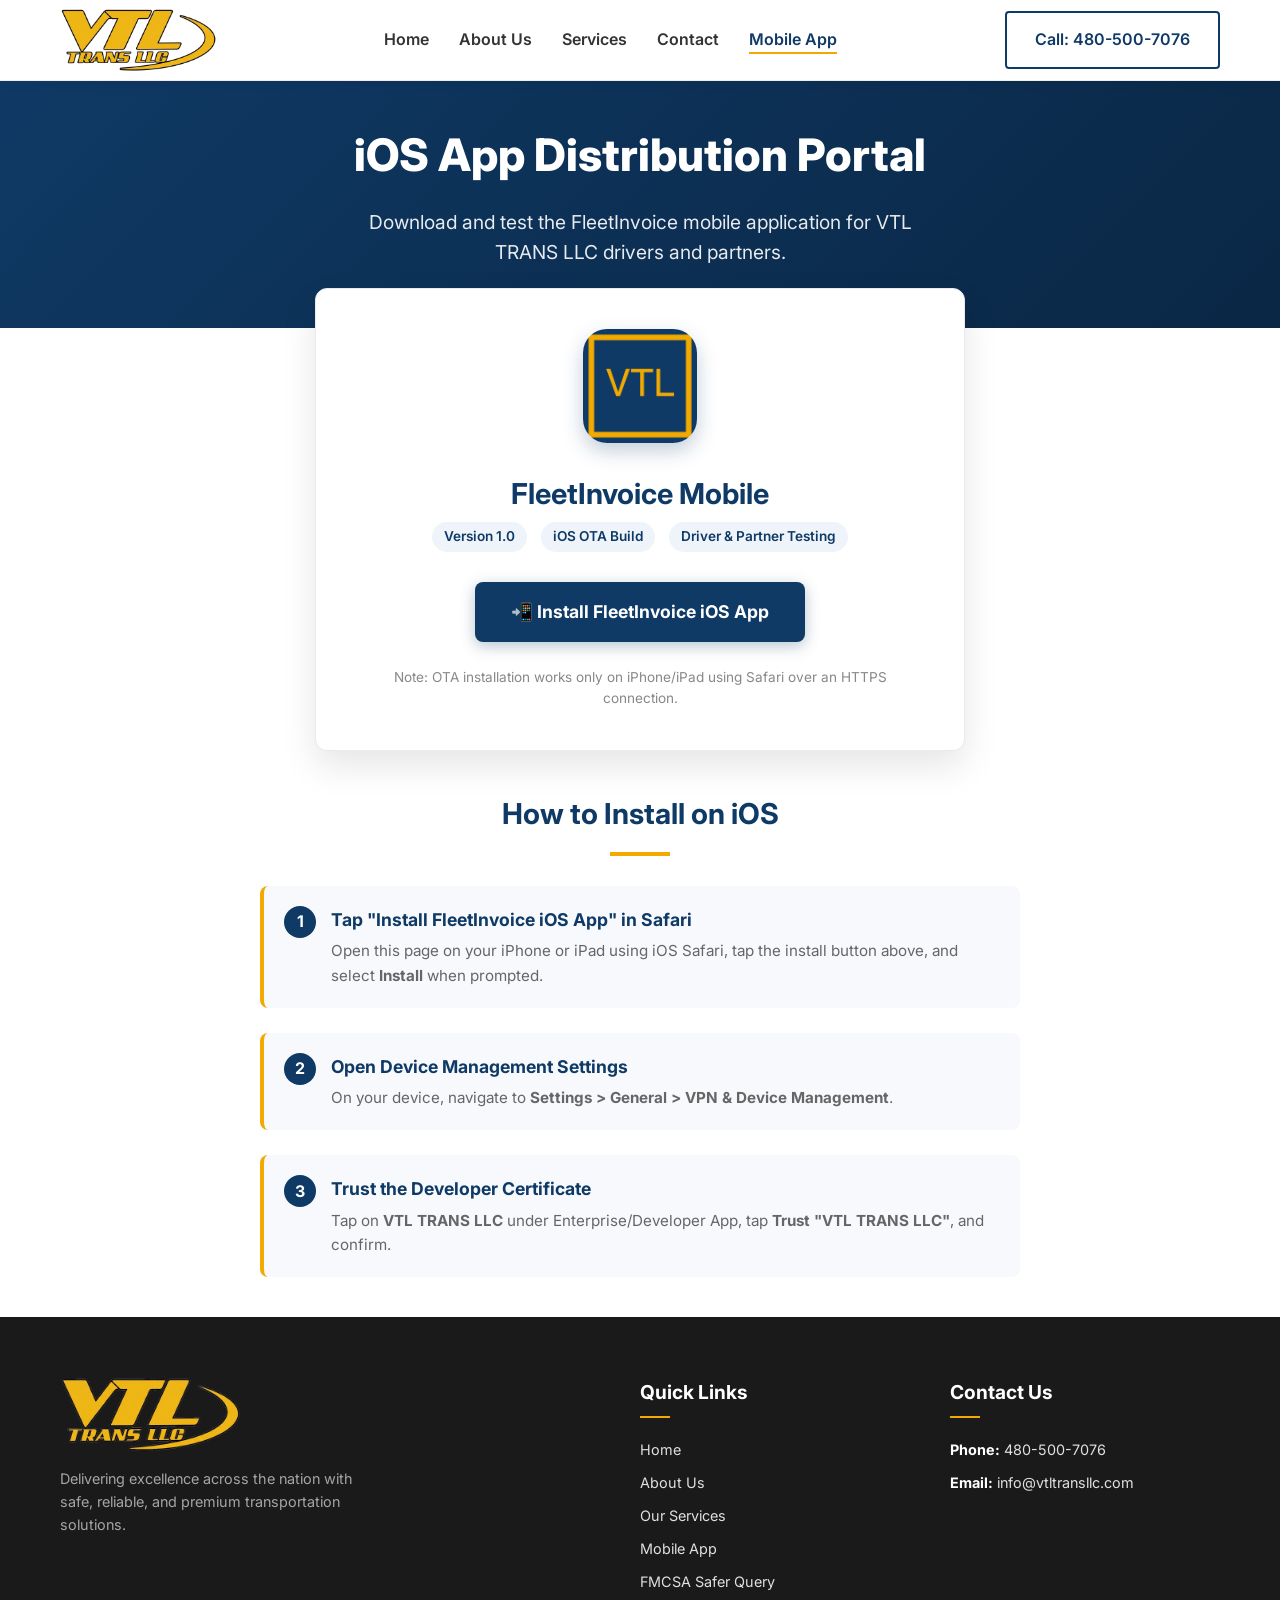
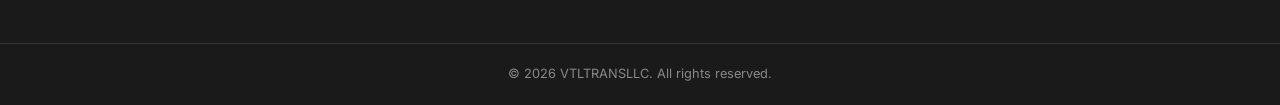
==== commit 75790d9b: "Restore refrigerated truck showcase image, update phone, remove address Bring back the original imag" ====
--- a/apps/index.html
+++ b/apps/index.html
@@ -198,7 +198,7 @@
             </nav>
             
             <div class="header-actions">
-                <a href="tel:4806003525" class="btn btn-outline">Call: 480-600-3525</a>
+                <a href="tel:4805007076" class="btn btn-outline">Call: 480-500-7076</a>
             </div>
         </div>
     </header>
@@ -284,9 +284,8 @@
             <div class="footer-col">
                 <h4>Contact Us</h4>
                 <ul class="footer-contact">
-                    <li><strong>Phone:</strong> <a href="tel:4806003525">480-600-3525</a></li>
+                    <li><strong>Phone:</strong> <a href="tel:4805007076">480-500-7076</a></li>
                     <li><strong>Email:</strong> <a href="mailto:info@vtltransllc.com">info@vtltransllc.com</a></li>
-                    <li><strong>Address:</strong> 5217 S AXIOM, MESA, AZ 85212</li>
                 </ul>
             </div>
         </div>
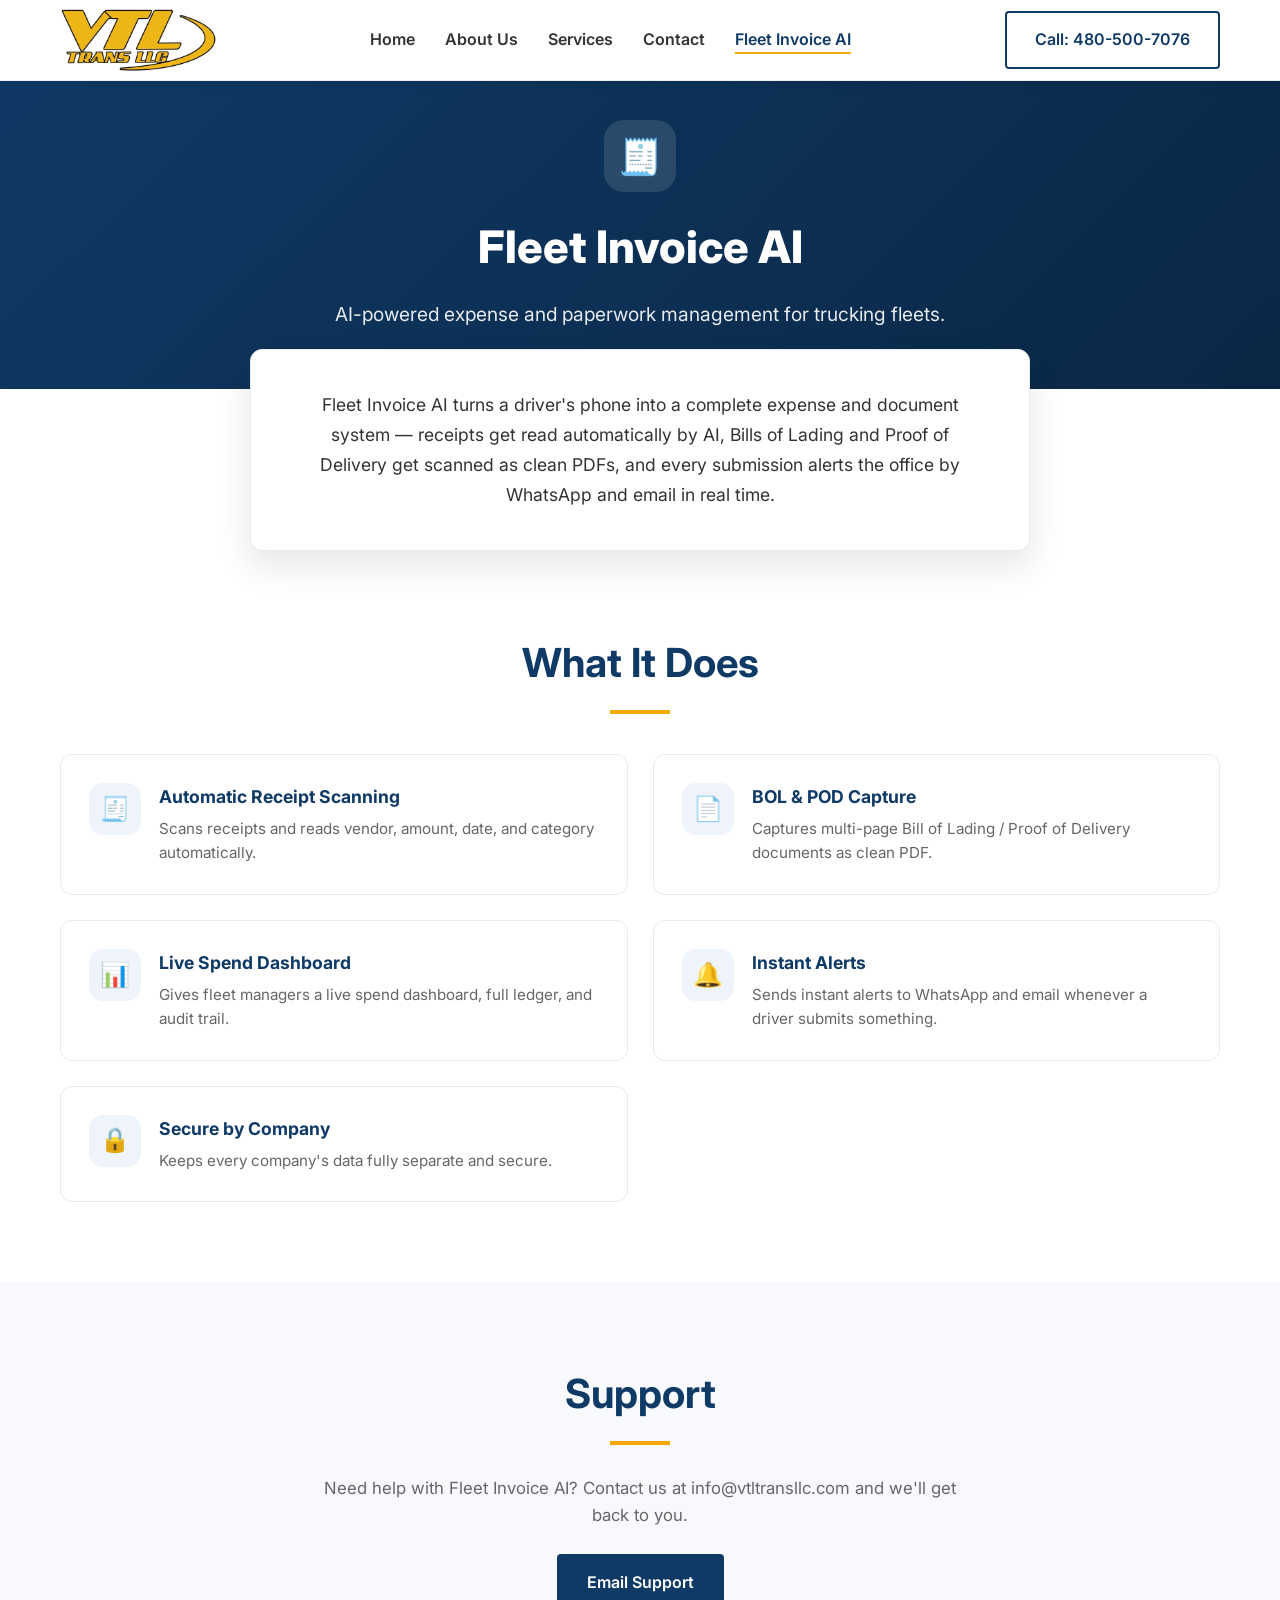
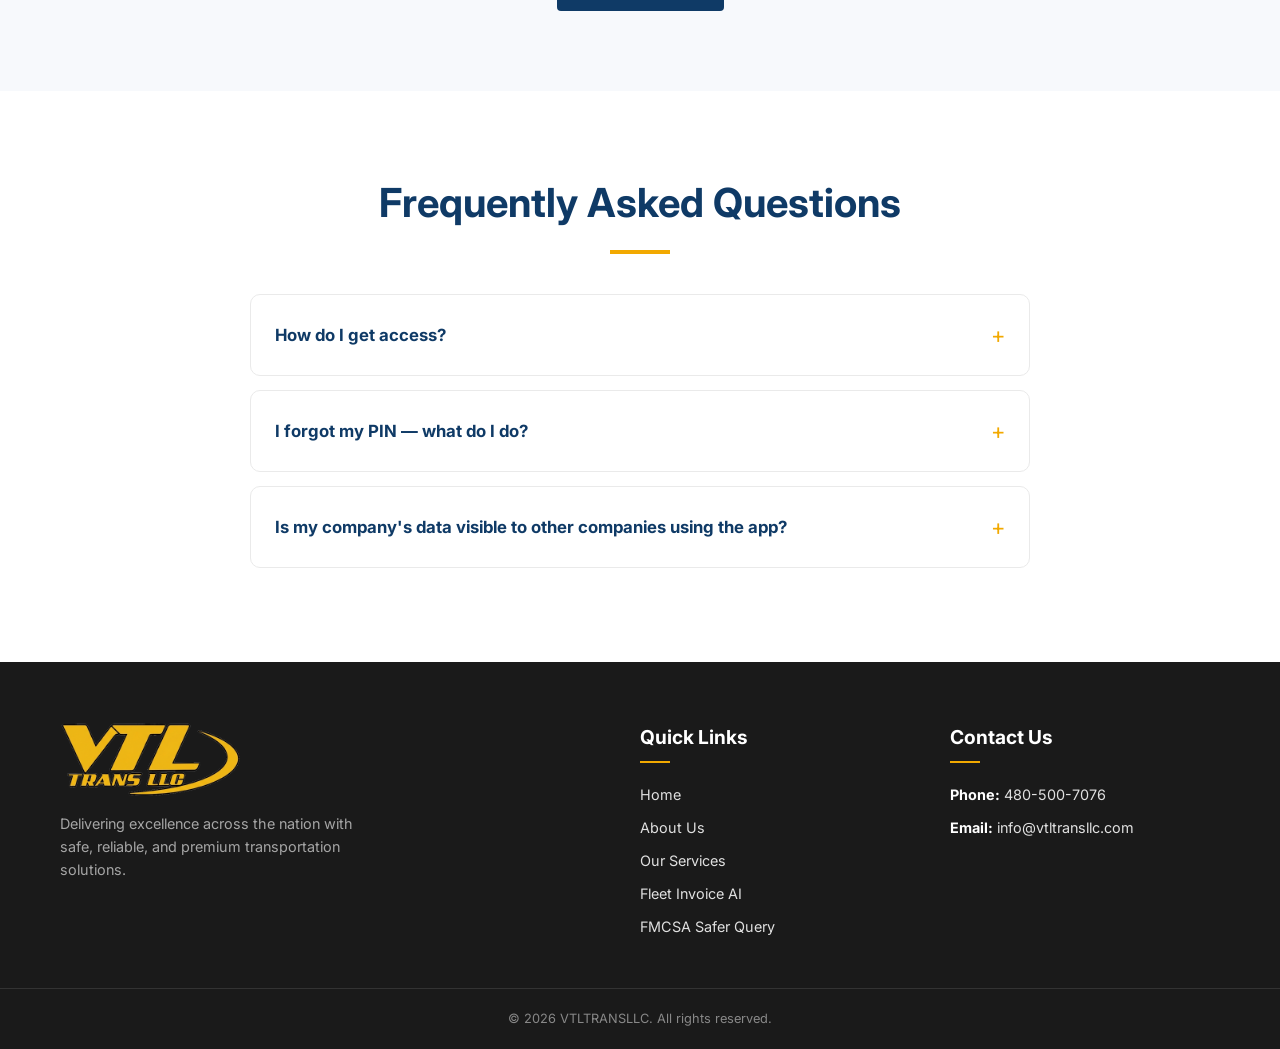
==== commit 70d4fda2: "Replace apps/ IPA distribution portal with Fleet Invoice AI support page Remove the OTA install arti" ====
--- a/apps/index.html
+++ b/apps/index.html
@@ -3,8 +3,8 @@
 <head>
     <meta charset="UTF-8">
     <meta name="viewport" content="width=device-width, initial-scale=1.0">
-    <title>FleetInvoice iOS App - VTL TRANS LLC</title>
-    <meta name="description" content="Download and test the FleetInvoice iOS mobile application for VTL TRANS LLC drivers and partners.">
+    <title>Fleet Invoice AI - Support | VTL TRANS LLC</title>
+    <meta name="description" content="Fleet Invoice AI: AI-powered expense and paperwork management for trucking fleets. Support, FAQs, and product info.">
     <!-- Google Fonts -->
     <link rel="preconnect" href="https://fonts.googleapis.com">
     <link rel="preconnect" href="https://fonts.gstatic.com" crossorigin>
@@ -17,6 +17,17 @@
             color: var(--white);
             text-align: center;
         }
+        .apps-hero .app-badge {
+            display: inline-flex;
+            align-items: center;
+            justify-content: center;
+            width: 72px;
+            height: 72px;
+            border-radius: 20px;
+            background: rgba(255, 255, 255, 0.12);
+            font-size: 2.2rem;
+            margin-bottom: 20px;
+        }
         .apps-hero h1 {
             font-size: 2.8rem;
             font-weight: 800;
@@ -25,159 +36,148 @@
         .apps-hero p {
             font-size: 1.2rem;
             opacity: 0.9;
-            max-width: 600px;
+            max-width: 620px;
             margin: 0 auto;
         }
-        .app-card {
+
+        .app-intro-card {
             background: var(--white);
-            max-width: 650px;
-            margin: -40px auto 40px;
+            max-width: 780px;
+            margin: -40px auto 0;
             border-radius: 12px;
-            box-shadow: 0 15px 35px rgba(0,0,0,0.1);
-            padding: 40px;
+            box-shadow: 0 15px 35px rgba(0, 0, 0, 0.1);
+            padding: 40px 45px;
             text-align: center;
             border: 1px solid #eaeaea;
-        }
-        .app-icon-display {
-            width: 114px;
-            height: 114px;
-            border-radius: 24px;
-            box-shadow: 0 8px 20px rgba(15, 58, 102, 0.25);
-            margin-bottom: 20px;
-        }
-        .app-title {
-            font-size: 1.8rem;
-            font-weight: 700;
-            color: var(--primary-color);
-            margin-bottom: 5px;
-        }
-        .app-meta {
-            color: var(--text-light);
-            font-size: 0.95rem;
-            margin-bottom: 30px;
-        }
-        .app-meta span {
-            display: inline-block;
-            background: #eef4f9;
-            color: var(--primary-color);
-            padding: 4px 12px;
-            border-radius: 20px;
-            font-weight: 600;
-            font-size: 0.85rem;
-            margin: 0 5px;
-        }
-        .install-btn {
-            display: inline-block;
-            background-color: var(--primary-color);
-            color: var(--white);
-            padding: 16px 36px;
+            position: relative;
+            z-index: 2;
+        }
+        .app-intro-card p {
             font-size: 1.1rem;
-            font-weight: 700;
-            border-radius: 8px;
-            text-decoration: none;
-            transition: all 0.3s ease;
-            box-shadow: 0 4px 15px rgba(15, 58, 102, 0.3);
-            margin-bottom: 15px;
-        }
-        .install-btn:hover {
-            background-color: #0a2745;
-            transform: translateY(-2px);
-            box-shadow: 0 6px 20px rgba(15, 58, 102, 0.4);
-            color: var(--white);
-        }
-        .guide-section {
-            max-width: 800px;
-            margin: 40px auto;
-            padding: 0 20px;
-        }
-        .guide-step {
+            line-height: 1.7;
+            color: var(--text-main);
+            margin: 0;
+        }
+
+        .feature-grid {
+            display: grid;
+            grid-template-columns: repeat(2, 1fr);
+            gap: 25px;
+            margin-top: 40px;
+        }
+        .feature-card {
+            background: var(--white);
+            border: 1px solid #eaeaea;
+            border-radius: 12px;
+            padding: 28px;
             display: flex;
             align-items: flex-start;
-            margin-bottom: 25px;
-            background: var(--bg-light);
-            padding: 20px;
-            border-radius: 8px;
-            border-left: 4px solid var(--secondary-color);
-        }
-        .step-number {
-            background: var(--primary-color);
-            color: var(--white);
-            width: 32px;
-            height: 32px;
-            border-radius: 50%;
+            gap: 18px;
+            transition: all var(--transition-normal);
+        }
+        .feature-card:hover {
+            transform: translateY(-4px);
+            box-shadow: 0 12px 30px rgba(15, 58, 102, 0.1);
+            border-color: transparent;
+        }
+        .feature-icon-circle {
+            flex-shrink: 0;
+            width: 52px;
+            height: 52px;
+            border-radius: 14px;
+            background: #eef4f9;
             display: flex;
             align-items: center;
             justify-content: center;
+            font-size: 1.5rem;
+        }
+        .feature-card h3 {
+            font-size: 1.1rem;
             font-weight: 700;
-            margin-right: 15px;
+            color: var(--primary-color);
+            margin-bottom: 6px;
+        }
+        .feature-card p {
+            font-size: 0.95rem;
+            color: var(--text-light);
+            margin: 0;
+            line-height: 1.6;
+        }
+
+        .support-card {
+            max-width: 650px;
+            margin: 0 auto;
+            text-align: center;
+        }
+        .support-card p {
+            font-size: 1.05rem;
+            color: var(--text-light);
+            margin-bottom: 25px;
+        }
+        .support-card a.btn {
+            margin: 0 6px;
+        }
+
+        .faq-list {
+            max-width: 780px;
+            margin: 40px auto 0;
+        }
+        .faq-item {
+            background: var(--white);
+            border: 1px solid #eaeaea;
+            border-radius: 10px;
+            margin-bottom: 14px;
+            padding: 4px 24px;
+            transition: border-color var(--transition-fast);
+        }
+        .faq-item[open] {
+            border-color: var(--secondary-color);
+        }
+        .faq-item summary {
+            list-style: none;
+            cursor: pointer;
+            padding: 18px 0;
+            font-weight: 700;
+            color: var(--primary-color);
+            font-size: 1.05rem;
+            display: flex;
+            align-items: center;
+            justify-content: space-between;
+        }
+        .faq-item summary::-webkit-details-marker {
+            display: none;
+        }
+        .faq-item summary::after {
+            content: '+';
+            font-size: 1.4rem;
+            font-weight: 400;
+            color: var(--secondary-color);
+            transition: transform var(--transition-fast);
             flex-shrink: 0;
-        }
-        .step-text h4 {
-            font-size: 1.1rem;
-            color: var(--primary-color);
-            margin-bottom: 5px;
-        }
-        .step-text p {
+            margin-left: 15px;
+        }
+        .faq-item[open] summary::after {
+            transform: rotate(45deg);
+        }
+        .faq-item p {
             color: var(--text-light);
-            font-size: 0.95rem;
+            line-height: 1.7;
+            padding-bottom: 20px;
             margin: 0;
         }
-        .asset-table-container {
-            max-width: 850px;
-            margin: 50px auto 80px;
-            padding: 0 20px;
-        }
-        .asset-box {
-            background: #f8fafc;
-            border: 1px solid #e2e8f0;
-            border-radius: 8px;
-            padding: 25px;
-        }
-        .asset-box h3 {
-            color: var(--primary-color);
-            margin-bottom: 15px;
-            font-size: 1.3rem;
-            border-bottom: 2px solid var(--secondary-color);
-            padding-bottom: 10px;
-            display: inline-block;
-        }
-        .url-item {
-            margin-bottom: 15px;
-        }
-        .url-item label {
-            display: block;
-            font-weight: 600;
-            color: var(--text-main);
-            margin-bottom: 5px;
-            font-size: 0.9rem;
-        }
-        .url-input-group {
-            display: flex;
-            gap: 10px;
-        }
-        .url-input-group input {
-            flex: 1;
-            padding: 10px 14px;
-            border: 1px solid #cbd5e1;
-            border-radius: 6px;
-            font-family: monospace;
-            font-size: 0.9rem;
-            background: var(--white);
-            color: var(--primary-color);
-        }
-        .copy-btn {
-            background: var(--primary-color);
-            color: var(--white);
-            border: none;
-            padding: 10px 18px;
-            border-radius: 6px;
-            font-weight: 600;
-            cursor: pointer;
-            transition: all 0.2s;
-        }
-        .copy-btn:hover {
-            background: var(--secondary-color);
-            color: var(--primary-color);
+
+        @media (max-width: 768px) {
+            .apps-hero h1 {
+                font-size: 2.1rem;
+            }
+            .app-intro-card {
+                padding: 30px 25px;
+                margin-left: 20px;
+                margin-right: 20px;
+            }
+            .feature-grid {
+                grid-template-columns: 1fr;
+            }
         }
     </style>
 </head>
@@ -186,17 +186,17 @@
     <header class="header scrolled" id="header">
         <div class="container header-container">
             <a href="../" class="logo"><img src="../logo.png" alt="VTL TRANS LLC" class="header-logo"></a>
-            
+
             <nav class="nav" id="nav-menu">
                 <ul class="nav-list">
                     <li class="nav-item"><a href="../" class="nav-link">Home</a></li>
                     <li class="nav-item"><a href="../#about" class="nav-link">About Us</a></li>
                     <li class="nav-item"><a href="../#services" class="nav-link">Services</a></li>
                     <li class="nav-item"><a href="../#contact" class="nav-link">Contact</a></li>
-                    <li class="nav-item"><a href="#" class="nav-link active">Mobile App</a></li>
+                    <li class="nav-item"><a href="#" class="nav-link active">Fleet Invoice AI</a></li>
                 </ul>
             </nav>
-            
+
             <div class="header-actions">
                 <a href="tel:4805007076" class="btn btn-outline">Call: 480-500-7076</a>
             </div>
@@ -206,63 +206,99 @@
     <!-- Hero Section -->
     <section class="apps-hero">
         <div class="container">
-            <h1>iOS App Distribution Portal</h1>
-            <p>Download and test the FleetInvoice mobile application for VTL TRANS LLC drivers and partners.</p>
+            <div class="app-badge">🧾</div>
+            <h1>Fleet Invoice AI</h1>
+            <p>AI-powered expense and paperwork management for trucking fleets.</p>
         </div>
     </section>
 
-    <!-- App Download Card -->
+    <!-- Intro Card -->
     <div class="container">
-        <div class="app-card">
-            <img src="full-size-image.png" alt="VTL TRANS LLC iOS Icon" class="app-icon-display">
-            <h2 class="app-title">FleetInvoice Mobile</h2>
-            <div class="app-meta">
-                <span>Version 1.0</span>
-                <span>iOS OTA Build</span>
-                <span>Driver & Partner Testing</span>
-            </div>
-            
-            <div>
-                <!-- Over-The-Air Installation Link -->
-                <a href="itms-services://?action=download-manifest&url=https://www.vtltransllc.com/apps/manifest.plist" class="install-btn">
-                    📲 Install FleetInvoice iOS App
-                </a>
-            </div>
-            <p style="font-size: 0.85rem; color: #888; margin-top: 10px;">
-                Note: OTA installation works only on iPhone/iPad using Safari over an HTTPS connection.
-            </p>
+        <div class="app-intro-card">
+            <p>Fleet Invoice AI turns a driver's phone into a complete expense and document system — receipts get read automatically by AI, Bills of Lading and Proof of Delivery get scanned as clean PDFs, and every submission alerts the office by WhatsApp and email in real time.</p>
         </div>
     </div>
 
-    <!-- Installation & Trust Guide -->
-    <div class="guide-section">
-        <h2 class="section-title text-center" style="font-size: 1.8rem;">How to Install on iOS</h2>
-        <div class="divider center"></div>
-        
-        <div class="guide-step">
-            <div class="step-number">1</div>
-            <div class="step-text">
-                <h4>Tap "Install FleetInvoice iOS App" in Safari</h4>
-                <p>Open this page on your iPhone or iPad using iOS Safari, tap the install button above, and select <strong>Install</strong> when prompted.</p>
-            </div>
-        </div>
-        
-        <div class="guide-step">
-            <div class="step-number">2</div>
-            <div class="step-text">
-                <h4>Open Device Management Settings</h4>
-                <p>On your device, navigate to <strong>Settings &gt; General &gt; VPN &amp; Device Management</strong>.</p>
-            </div>
-        </div>
-        
-        <div class="guide-step">
-            <div class="step-number">3</div>
-            <div class="step-text">
-                <h4>Trust the Developer Certificate</h4>
-                <p>Tap on <strong>VTL TRANS LLC</strong> under Enterprise/Developer App, tap <strong>Trust "VTL TRANS LLC"</strong>, and confirm.</p>
-            </div>
-        </div>
-    </div>
+    <!-- What It Does -->
+    <section class="section">
+        <div class="container">
+            <h2 class="section-title text-center">What It Does</h2>
+            <div class="divider center"></div>
+
+            <div class="feature-grid">
+                <div class="feature-card">
+                    <div class="feature-icon-circle">🧾</div>
+                    <div>
+                        <h3>Automatic Receipt Scanning</h3>
+                        <p>Scans receipts and reads vendor, amount, date, and category automatically.</p>
+                    </div>
+                </div>
+                <div class="feature-card">
+                    <div class="feature-icon-circle">📄</div>
+                    <div>
+                        <h3>BOL &amp; POD Capture</h3>
+                        <p>Captures multi-page Bill of Lading / Proof of Delivery documents as clean PDF.</p>
+                    </div>
+                </div>
+                <div class="feature-card">
+                    <div class="feature-icon-circle">📊</div>
+                    <div>
+                        <h3>Live Spend Dashboard</h3>
+                        <p>Gives fleet managers a live spend dashboard, full ledger, and audit trail.</p>
+                    </div>
+                </div>
+                <div class="feature-card">
+                    <div class="feature-icon-circle">🔔</div>
+                    <div>
+                        <h3>Instant Alerts</h3>
+                        <p>Sends instant alerts to WhatsApp and email whenever a driver submits something.</p>
+                    </div>
+                </div>
+                <div class="feature-card">
+                    <div class="feature-icon-circle">🔒</div>
+                    <div>
+                        <h3>Secure by Company</h3>
+                        <p>Keeps every company's data fully separate and secure.</p>
+                    </div>
+                </div>
+            </div>
+        </div>
+    </section>
+
+    <!-- Support -->
+    <section class="section bg-light">
+        <div class="container">
+            <div class="support-card">
+                <h2 class="section-title text-center">Support</h2>
+                <div class="divider center"></div>
+                <p>Need help with Fleet Invoice AI? Contact us at <a href="mailto:info@vtltransllc.com">info@vtltransllc.com</a> and we'll get back to you.</p>
+                <a href="mailto:info@vtltransllc.com" class="btn btn-primary">Email Support</a>
+            </div>
+        </div>
+    </section>
+
+    <!-- FAQ -->
+    <section class="section">
+        <div class="container">
+            <h2 class="section-title text-center">Frequently Asked Questions</h2>
+            <div class="divider center"></div>
+
+            <div class="faq-list">
+                <details class="faq-item">
+                    <summary>How do I get access?</summary>
+                    <p>Your fleet administrator sets up your account and gives you a Company Code to register with in the app.</p>
+                </details>
+                <details class="faq-item">
+                    <summary>I forgot my PIN — what do I do?</summary>
+                    <p>Contact your fleet administrator to reset your account.</p>
+                </details>
+                <details class="faq-item">
+                    <summary>Is my company's data visible to other companies using the app?</summary>
+                    <p>No. Every company's data is fully isolated and never shared or visible across accounts.</p>
+                </details>
+            </div>
+        </div>
+    </section>
 
     <!-- Footer -->
     <footer id="contact" class="footer">
@@ -277,7 +313,7 @@
                     <li><a href="../">Home</a></li>
                     <li><a href="../#about">About Us</a></li>
                     <li><a href="../#services">Our Services</a></li>
-                    <li><a href="#">Mobile App</a></li>
+                    <li><a href="#">Fleet Invoice AI</a></li>
                     <li><a href="https://safer.fmcsa.dot.gov/query.asp" target="_blank">FMCSA Safer Query</a></li>
                 </ul>
             </div>
@@ -294,5 +330,6 @@
                 <p>&copy; 2026 VTLTRANSLLC. All rights reserved.</p>
             </div>
         </div>
+    </footer>
 </body>
 </html>
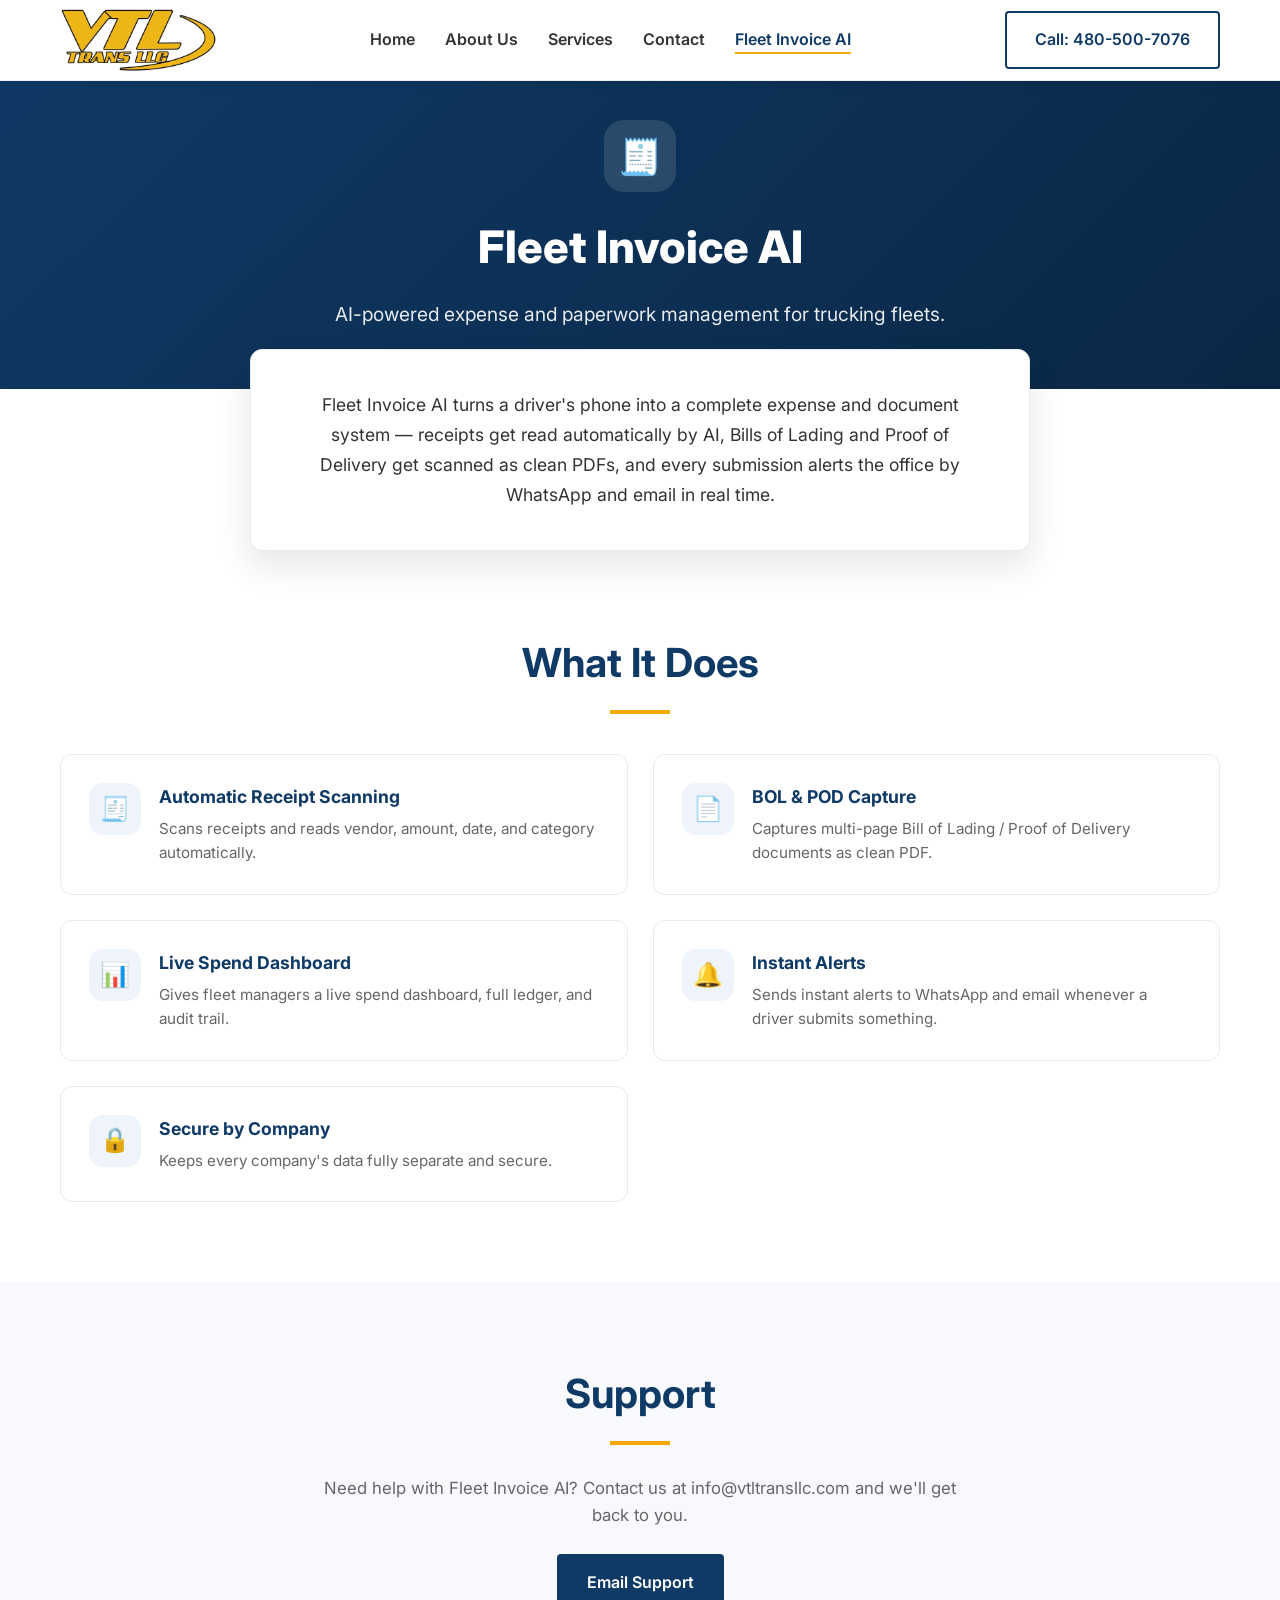
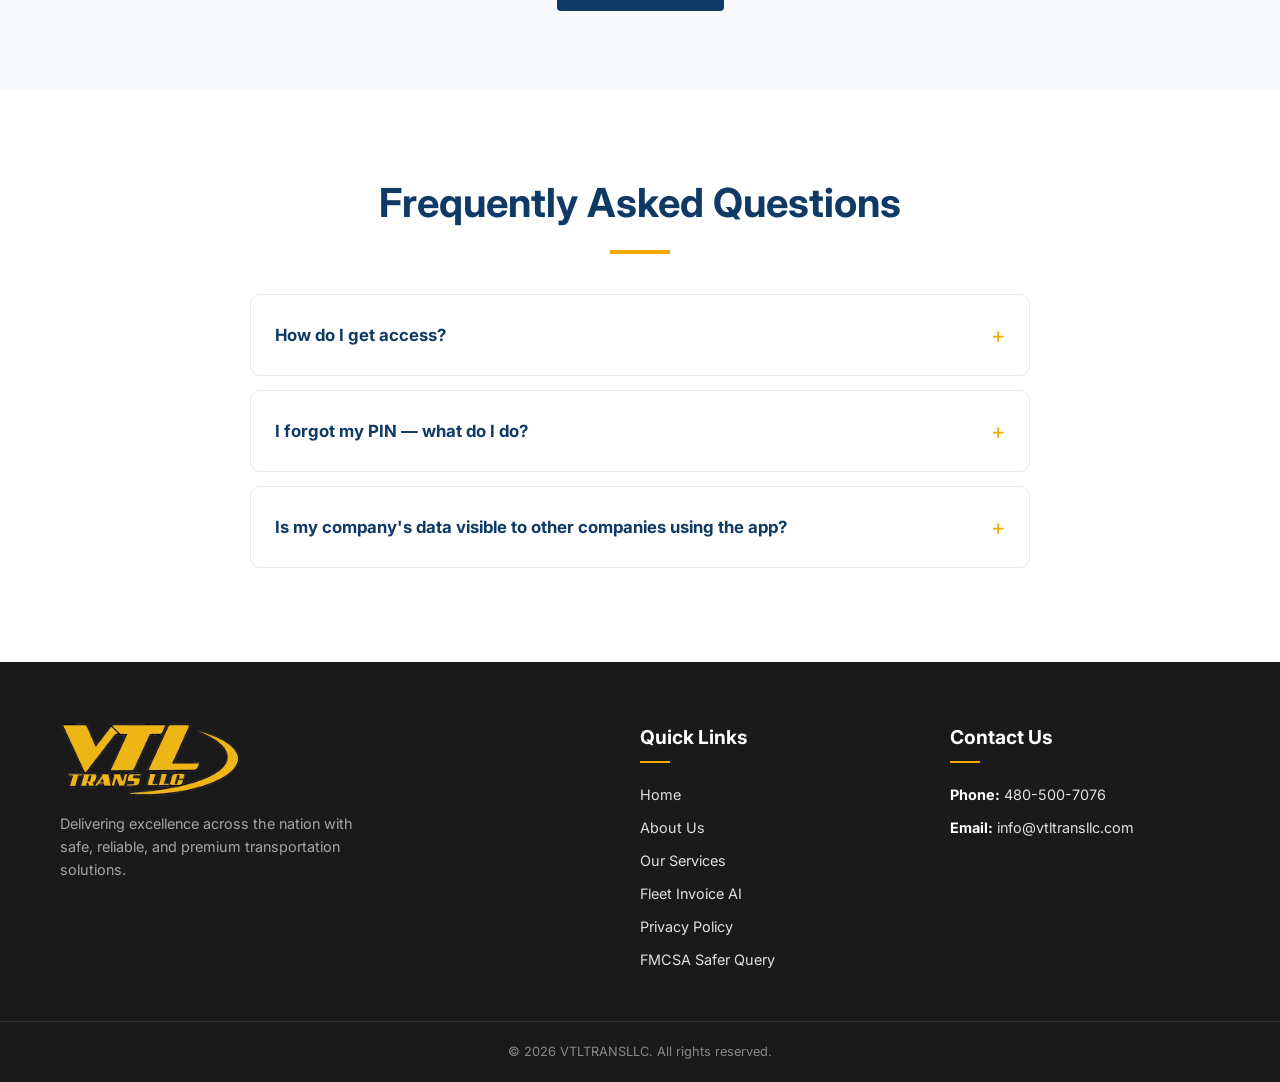
==== commit 4cd2b50c: "Add Fleet Invoice AI privacy policy page and footer links New apps/privacy.html covers information c" ====
--- a/apps/index.html
+++ b/apps/index.html
@@ -314,6 +314,7 @@
                     <li><a href="../#about">About Us</a></li>
                     <li><a href="../#services">Our Services</a></li>
                     <li><a href="#">Fleet Invoice AI</a></li>
+                    <li><a href="privacy.html">Privacy Policy</a></li>
                     <li><a href="https://safer.fmcsa.dot.gov/query.asp" target="_blank">FMCSA Safer Query</a></li>
                 </ul>
             </div>
